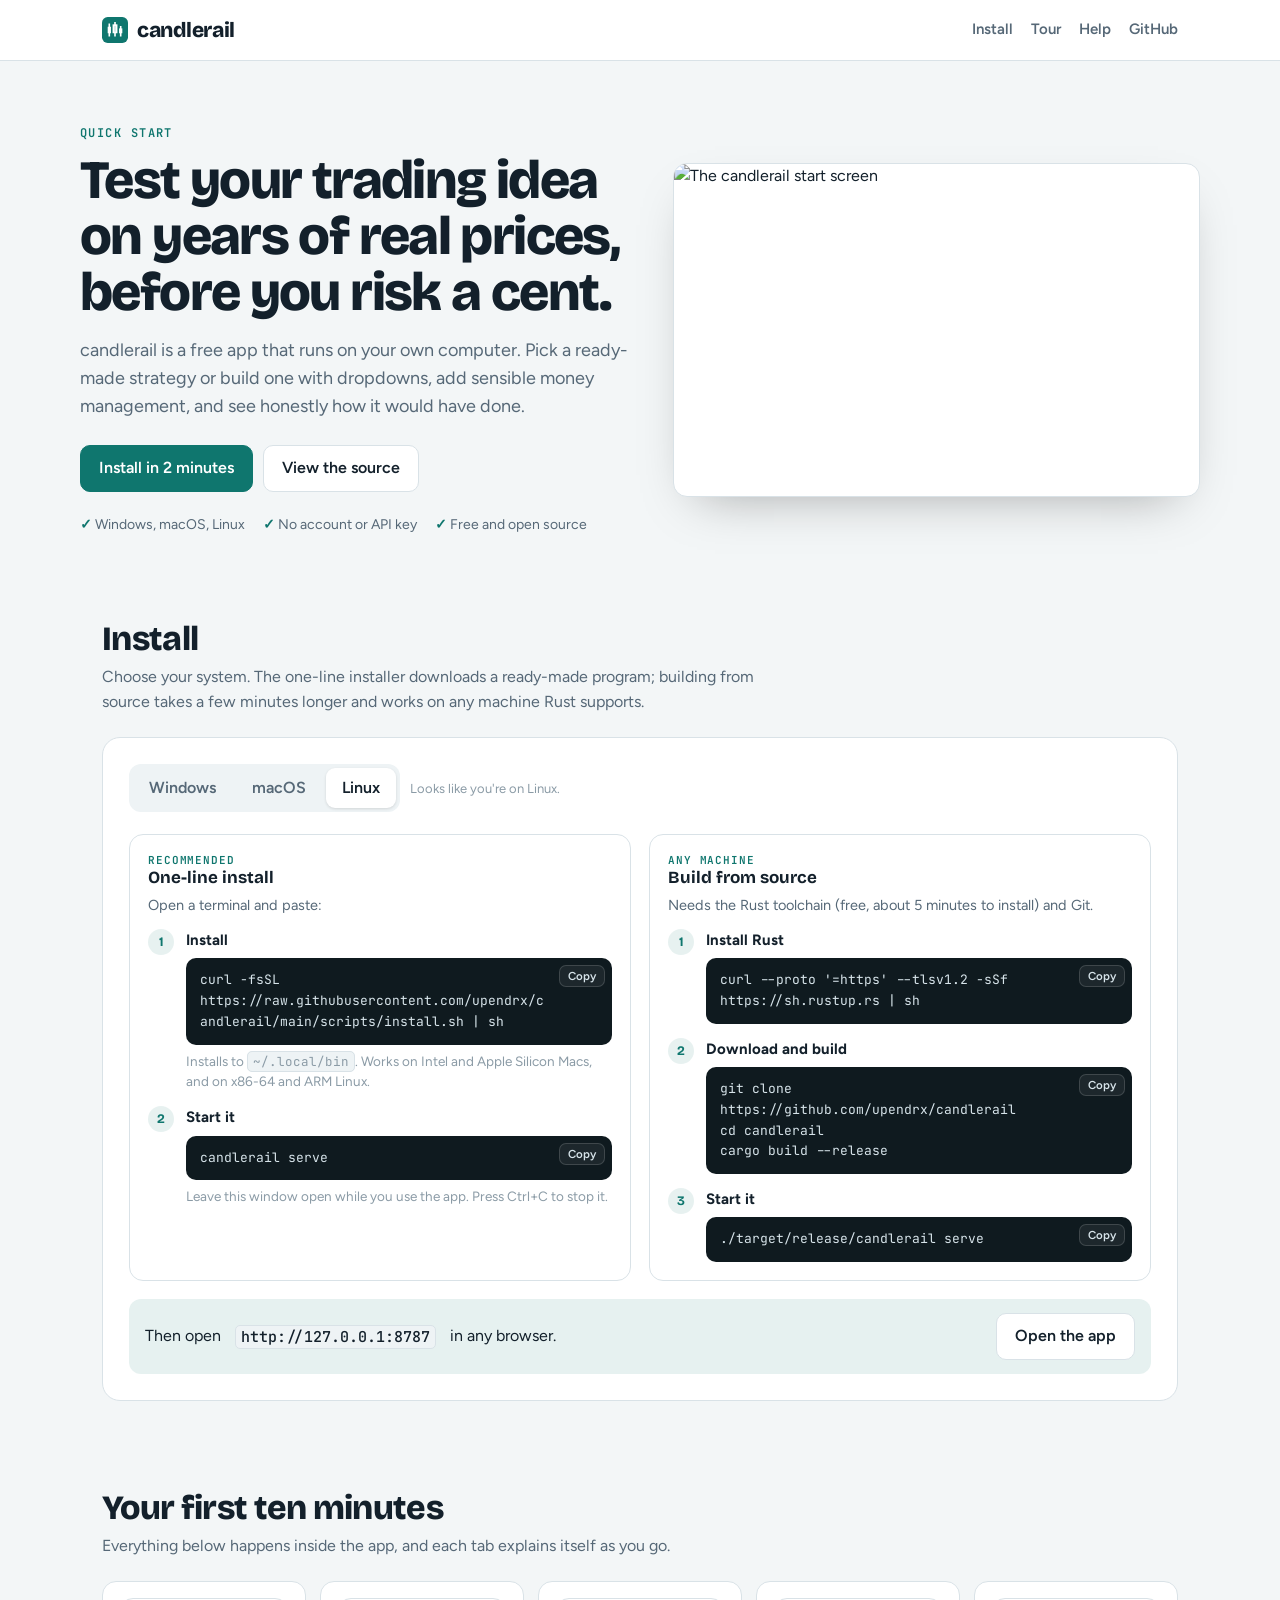
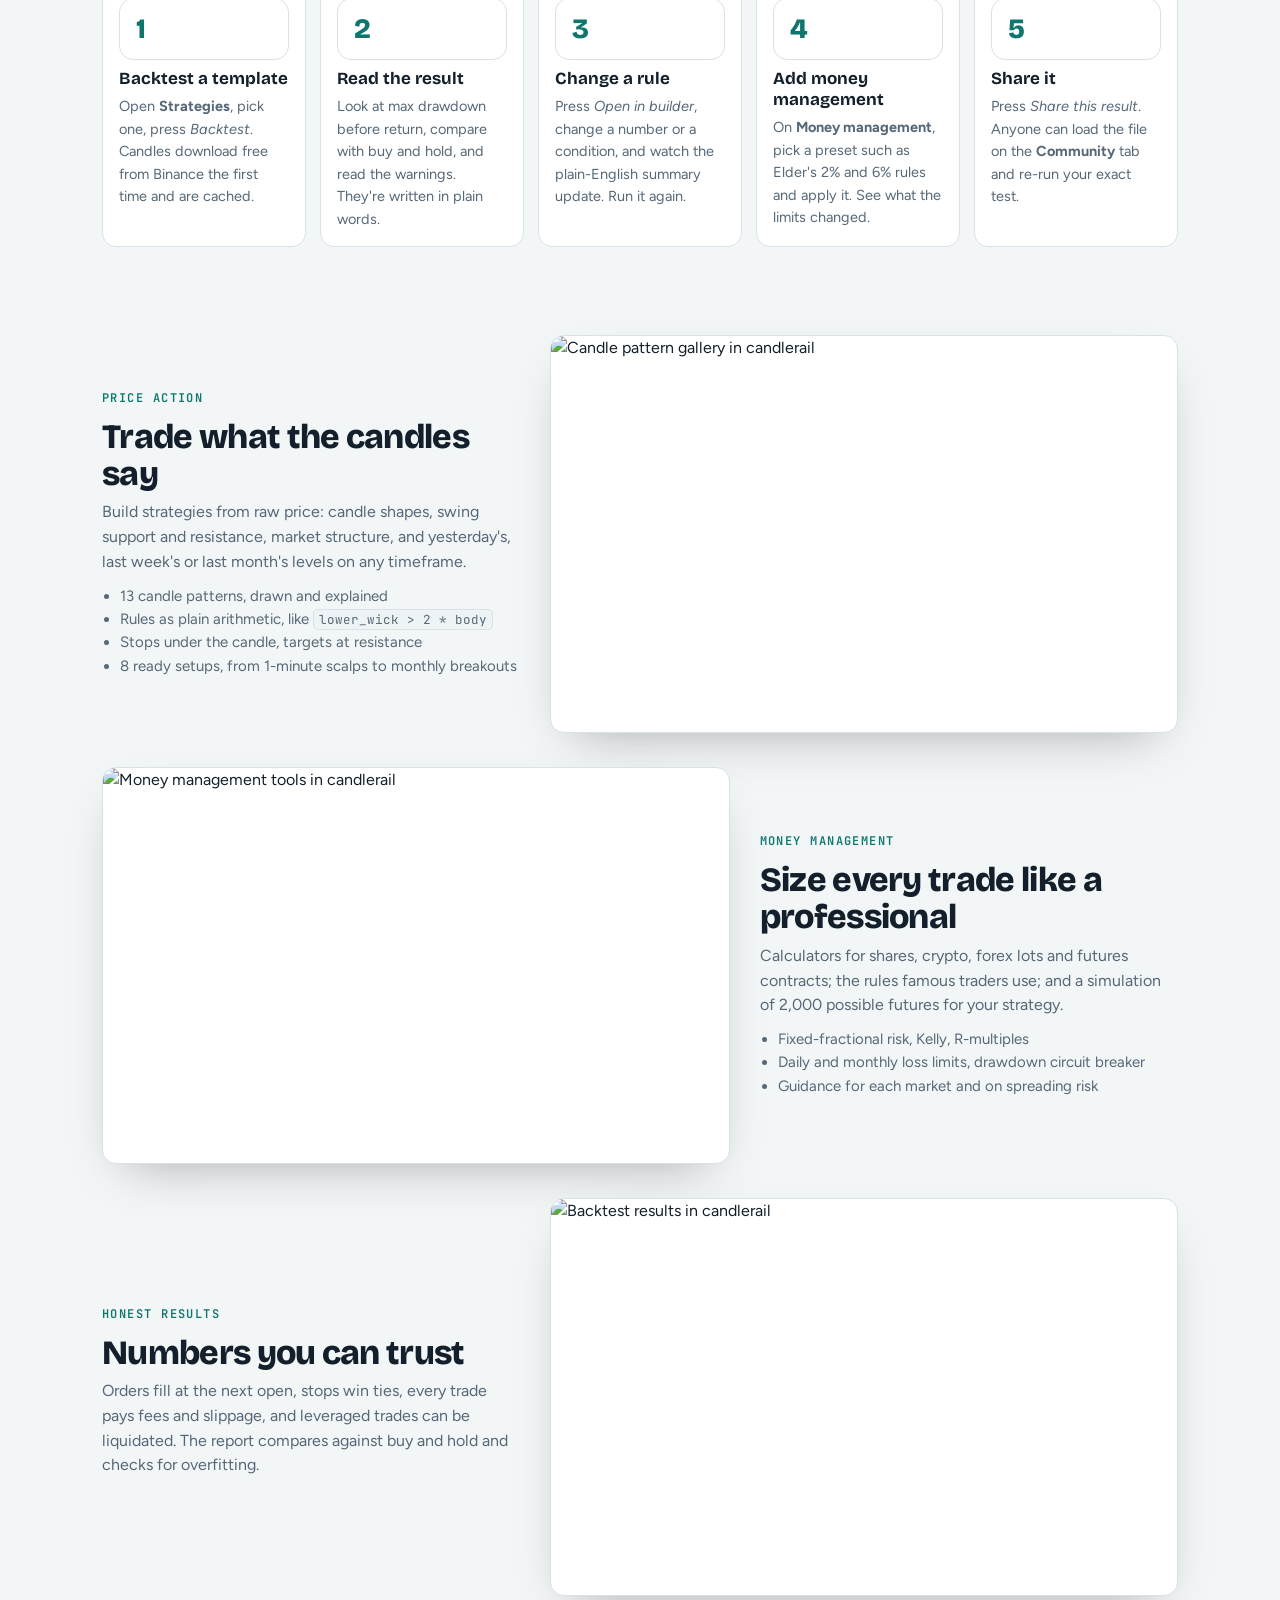
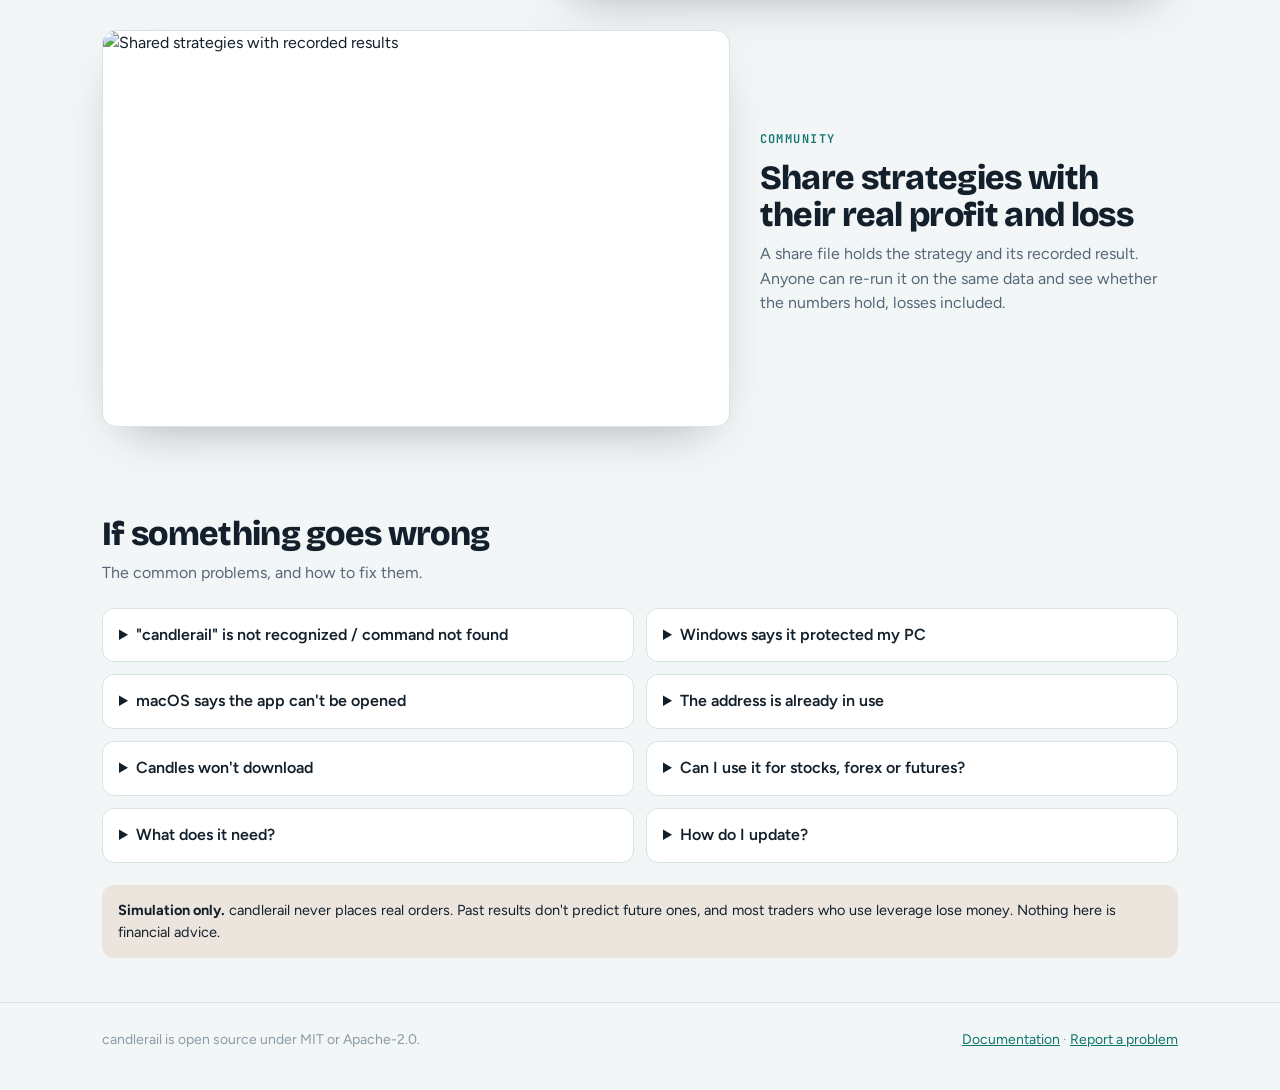
==== site/index.html @ 7b6f335e "Add a quick-start site published to GitHub Pages" ====
<!doctype html>
<html lang="en">
<head>
<meta charset="utf-8">
<meta name="viewport" content="width=device-width, initial-scale=1">
<title>candlerail quick start</title>
<meta name="description" content="Build and backtest trading strategies without code, on your own computer. Install on Windows, macOS or Linux in two minutes.">
<link rel="icon" href="data:image/svg+xml,%3Csvg xmlns='http://www.w3.org/2000/svg' viewBox='0 0 32 32'%3E%3Crect width='32' height='32' rx='7' fill='%230f766e'/%3E%3Cpath d='M9 8v16M9 12h-2v8h4v-8zM16 6v18M14 10h4v9h-4zM23 11v13M21 14h4v6h-4z' stroke='white' stroke-width='2' fill='none'/%3E%3C/svg%3E">
<link rel="preconnect" href="https://fonts.googleapis.com">
<link rel="preconnect" href="https://fonts.gstatic.com" crossorigin>
<link rel="stylesheet" href="https://fonts.googleapis.com/css2?family=Bricolage+Grotesque:opsz,wght@12..96,600..800&family=Figtree:wght@400;500;600&family=JetBrains+Mono:wght@400;500&display=swap">
<style>
:root {
  color-scheme: light;
  --bg: #f3f6f7; --surface: #ffffff; --surface2: #eef3f5; --ink: #13202b; --muted: #566877; --faint: #8b9ba6;
  --line: #d9e2e7; --accent: #0f766e; --accent-ink: #ffffff; --accent-soft: rgba(15,118,110,.10);
  --up: #15803d; --down: #dc2626; --warn-soft: rgba(180,83,9,.10);
  --term: #0f1a1f; --term-ink: #d7e4ea; --term-dim: #7f95a1;
  --display: "Bricolage Grotesque", "Avenir Next", "Segoe UI", sans-serif;
  --body: "Figtree", -apple-system, "Segoe UI", sans-serif;
  --mono: "JetBrains Mono", ui-monospace, Menlo, Consolas, monospace;
}
@media (prefers-color-scheme: dark) {
  :root:not([data-theme="light"]) {
    color-scheme: dark;
    --bg: #0c1316; --surface: #131c21; --surface2: #19252b; --ink: #e5eef2; --muted: #93a6b1; --faint: #6b7f8a;
    --line: #25343c; --accent: #2dd4bf; --accent-ink: #062b27; --accent-soft: rgba(45,212,191,.12);
    --up: #34d399; --down: #f87171; --warn-soft: rgba(251,191,36,.12);
    --term: #081013; --term-ink: #d7e4ea; --term-dim: #6f8591;
  }
}
:root[data-theme="dark"] {
  color-scheme: dark;
  --bg: #0c1316; --surface: #131c21; --surface2: #19252b; --ink: #e5eef2; --muted: #93a6b1; --faint: #6b7f8a;
  --line: #25343c; --accent: #2dd4bf; --accent-ink: #062b27; --accent-soft: rgba(45,212,191,.12);
  --up: #34d399; --down: #f87171; --warn-soft: rgba(251,191,36,.12);
  --term: #081013; --term-ink: #d7e4ea; --term-dim: #6f8591;
}
* { box-sizing: border-box; }
[hidden] { display: none !important; }
html, body { margin: 0; }
body { background: var(--bg); color: var(--ink); font: 16px/1.55 var(--body); }
a { color: var(--accent); }
button { font: inherit; color: inherit; }
:focus-visible { outline: 2px solid var(--accent); outline-offset: 2px; }
.wrap { max-width: 1120px; margin: 0 auto; padding: 0 22px; }
@media (max-width: 700px) { .wrap { padding: 0 16px; } }

header { border-bottom: 1px solid var(--line); background: var(--surface); position: sticky; top: 0; z-index: 5; }
header .wrap { display: flex; align-items: center; gap: 18px; height: 60px; }
.brand { font: 800 21px var(--display); letter-spacing: -.02em; display: flex; align-items: center; gap: 9px; color: var(--ink); text-decoration: none; }
header nav { margin-left: auto; display: flex; gap: 18px; font-weight: 600; font-size: 15px; }
header nav a { color: var(--muted); text-decoration: none; }
header nav a:hover { color: var(--ink); }
@media (max-width: 560px) { header nav a.opt { display: none; } }

.hero { padding: 64px 0 40px; display: grid; grid-template-columns: minmax(0, 1.05fr) minmax(0, 1fr); gap: 40px; align-items: center; }
@media (max-width: 900px) { .hero { grid-template-columns: 1fr; padding: 40px 0 24px; } }
.eyebrow { font: 600 12px var(--mono); text-transform: uppercase; letter-spacing: .12em; color: var(--accent); margin-bottom: 12px; }
h1 { font: 800 clamp(34px, 5vw, 54px)/1.04 var(--display); letter-spacing: -.03em; margin: 0; text-wrap: balance; }
h2 { font: 800 clamp(26px, 3.2vw, 34px)/1.1 var(--display); letter-spacing: -.02em; margin: 0 0 8px; }
h3 { font: 700 17px var(--display); margin: 0 0 6px; }
.lede { color: var(--muted); font-size: 18px; max-width: 58ch; margin: 16px 0 0; }
.cta { display: flex; gap: 10px; flex-wrap: wrap; margin-top: 24px; }
.btn { display: inline-flex; align-items: center; gap: 8px; border: 1px solid var(--line); background: var(--surface); border-radius: 10px; padding: 10px 18px; font-weight: 600; text-decoration: none; color: var(--ink); cursor: pointer; }
.btn:hover { border-color: var(--accent); }
.btn.primary { background: var(--accent); border-color: var(--accent); color: var(--accent-ink); }
.facts { display: flex; gap: 18px; flex-wrap: wrap; margin-top: 22px; color: var(--muted); font-size: 14px; }
.facts span::before { content: "✓ "; color: var(--accent); font-weight: 700; }
.shot { border-radius: 14px; border: 1px solid var(--line); overflow: hidden; background: var(--surface); box-shadow: 0 20px 50px -24px rgba(0,0,0,.35); }
.shot img { display: block; width: 100%; height: auto; }

section { padding: 44px 0; }
.sub { color: var(--muted); max-width: 66ch; margin: 0 0 22px; }

/* install */
.install { background: var(--surface); border: 1px solid var(--line); border-radius: 18px; padding: 26px; }
@media (max-width: 700px) { .install { padding: 18px 14px; } }
.os { display: inline-flex; background: var(--surface2); border-radius: 12px; padding: 4px; gap: 4px; flex-wrap: wrap; }
.os button { border: 0; background: none; padding: 8px 16px; border-radius: 9px; font-weight: 600; cursor: pointer; color: var(--muted); display: inline-flex; align-items: center; gap: 7px; }
.os button[aria-selected="true"] { background: var(--surface); color: var(--ink); box-shadow: 0 1px 3px rgba(0,0,0,.12); }
.detected { font-size: 13px; color: var(--faint); margin-left: 10px; }
.methods { display: grid; grid-template-columns: 1fr 1fr; gap: 18px; margin-top: 22px; }
@media (max-width: 900px) { .methods { grid-template-columns: 1fr; } }
.method { border: 1px solid var(--line); border-radius: 14px; padding: 18px; min-width: 0; }
.method .tag { font: 600 11px var(--mono); text-transform: uppercase; letter-spacing: .08em; color: var(--accent); }
.method p { color: var(--muted); font-size: 14.5px; margin: 0 0 12px; }
ol.steps { list-style: none; counter-reset: s; padding: 0; margin: 0; display: grid; gap: 14px; }
ol.steps > li { counter-increment: s; display: grid; grid-template-columns: 28px minmax(0, 1fr); gap: 10px; }
ol.steps > li::before { content: counter(s); width: 26px; height: 26px; border-radius: 50%; background: var(--accent-soft); color: var(--accent); display: grid; place-items: center; font: 700 13px var(--display); }
ol.steps b { display: block; font-size: 15px; margin-bottom: 6px; }
ol.steps .note { font-size: 13.5px; color: var(--faint); margin: 6px 0 0; }
.term { background: var(--term); color: var(--term-ink); border-radius: 10px; padding: 12px 64px 12px 14px; font: 13px/1.6 var(--mono); position: relative; white-space: pre-wrap; overflow-wrap: anywhere; }
.term .c { color: var(--term-dim); }
.copy { position: absolute; top: 7px; right: 7px; border: 1px solid rgba(255,255,255,.15); background: rgba(255,255,255,.06); color: var(--term-ink); border-radius: 7px; padding: 3px 8px; font: 600 11.5px var(--body); cursor: pointer; }
.copy:hover { background: rgba(255,255,255,.14); }
.open { margin-top: 18px; display: flex; gap: 14px; align-items: center; flex-wrap: wrap; background: var(--accent-soft); border-radius: 12px; padding: 14px 16px; }
.open code { font: 500 15px var(--mono); }

/* first steps */
.first { display: grid; grid-template-columns: repeat(auto-fit, minmax(200px, 1fr)); gap: 14px; }
.first div { background: var(--surface); border: 1px solid var(--line); border-radius: 14px; padding: 16px; }
.first .n { font: 800 28px var(--display); color: var(--accent); line-height: 1; margin-bottom: 8px; }
.first p { margin: 0; color: var(--muted); font-size: 14.5px; }

/* tour */
.tour { display: grid; gap: 34px; }
.tour article { display: grid; grid-template-columns: minmax(0, .8fr) minmax(0, 1.2fr); gap: 30px; align-items: center; }
.tour article:nth-child(even) { grid-template-columns: minmax(0, 1.2fr) minmax(0, .8fr); }
.tour article:nth-child(even) .txt { order: 2; }
@media (max-width: 900px) { .tour article, .tour article:nth-child(even) { grid-template-columns: 1fr; } .tour article:nth-child(even) .txt { order: 0; } }
.tour p { color: var(--muted); margin: 0 0 10px; }
.tour ul { margin: 0; padding-left: 18px; color: var(--muted); font-size: 15px; }

/* help */
.faq { display: grid; grid-template-columns: 1fr 1fr; gap: 12px; }
@media (max-width: 800px) { .faq { grid-template-columns: 1fr; } }
details { background: var(--surface); border: 1px solid var(--line); border-radius: 12px; padding: 14px 16px; }
details summary { cursor: pointer; font-weight: 600; }
details p { color: var(--muted); font-size: 14.5px; margin: 10px 0 0; }
code { font: 12.5px var(--mono); background: var(--surface2); border: 1px solid var(--line); border-radius: 5px; padding: 1px 5px; }
.warn { background: var(--warn-soft); border-radius: 12px; padding: 14px 16px; font-size: 14.5px; }
footer { border-top: 1px solid var(--line); padding: 26px 0 40px; color: var(--faint); font-size: 14px; }
footer .wrap { display: flex; gap: 16px; flex-wrap: wrap; justify-content: space-between; }
</style>
</head>
<body>
<header>
  <div class="wrap">
    <a class="brand" href="#"><svg width="26" height="26" viewBox="0 0 32 32" aria-hidden="true"><rect width="32" height="32" rx="7" fill="var(--accent)"/><path d="M9 8v16M16 6v18M23 11v13" stroke="var(--accent-ink)" stroke-width="2"/><rect x="7" y="12" width="4" height="8" fill="var(--accent-ink)"/><rect x="14" y="10" width="4" height="9" fill="none" stroke="var(--accent-ink)" stroke-width="2"/><rect x="21" y="14" width="4" height="6" fill="var(--accent-ink)"/></svg>candlerail</a>
    <nav>
      <a href="#install">Install</a>
      <a class="opt" href="#tour">Tour</a>
      <a class="opt" href="#help">Help</a>
      <a href="https://github.com/upendrx/candlerail">GitHub</a>
    </nav>
  </div>
</header>

<main>
<div class="wrap hero">
  <div>
    <div class="eyebrow">Quick start</div>
    <h1>Test your trading idea on years of real prices, before you risk a cent.</h1>
    <p class="lede">candlerail is a free app that runs on your own computer. Pick a ready-made strategy or build one with dropdowns, add sensible money management, and see honestly how it would have done.</p>
    <div class="cta"><a class="btn primary" href="#install">Install in 2 minutes</a><a class="btn" href="https://github.com/upendrx/candlerail">View the source</a></div>
    <div class="facts"><span>Windows, macOS, Linux</span><span>No account or API key</span><span>Free and open source</span></div>
  </div>
  <div class="shot"><img src="images/start.png" alt="The candlerail start screen" width="1360" height="860"></div>
</div>

<section id="install">
  <div class="wrap">
    <h2>Install</h2>
    <p class="sub">Choose your system. The one-line installer downloads a ready-made program; building from source takes a few minutes longer and works on any machine Rust supports.</p>
    <div class="install">
      <div class="os" role="tablist" aria-label="Operating system">
        <button role="tab" data-os="windows">Windows</button>
        <button role="tab" data-os="mac">macOS</button>
        <button role="tab" data-os="linux">Linux</button>
      </div><span class="detected" id="detected"></span>

      <div class="methods">
        <div class="method">
          <div class="tag">Recommended</div>
          <h3>One-line install</h3>
          <p data-for="windows">Open <b>PowerShell</b> (press Start, type "PowerShell", press Enter) and paste:</p>
          <p data-for="mac">Open <b>Terminal</b> (press ⌘ Space, type "Terminal", press Enter) and paste:</p>
          <p data-for="linux">Open a terminal and paste:</p>
          <ol class="steps">
            <li><div><b>Install</b>
              <div class="term" data-for="windows">powershell -ExecutionPolicy Bypass -c "irm https://raw.githubusercontent.com/upendrx/candlerail/main/scripts/install.ps1 | iex"</div>
              <div class="term" data-for="mac linux">curl -fsSL https://raw.githubusercontent.com/upendrx/candlerail/main/scripts/install.sh | sh</div>
              <p class="note" data-for="windows">Installs to <code>%LOCALAPPDATA%\candlerail</code> and adds it to your PATH. Nothing needs administrator rights.</p>
              <p class="note" data-for="mac linux">Installs to <code>~/.local/bin</code>. Works on Intel and Apple Silicon Macs, and on x86-64 and ARM Linux.</p>
            </div></li>
            <li><div><b>Start it</b>
              <div class="term">candlerail serve</div>
              <p class="note">Leave this window open while you use the app. Press Ctrl+C to stop it.</p>
            </div></li>
          </ol>
        </div>
        <div class="method">
          <div class="tag">Any machine</div>
          <h3>Build from source</h3>
          <p>Needs the Rust toolchain (free, about 5 minutes to install) and Git.</p>
          <ol class="steps">
            <li><div><b>Install Rust</b>
              <div data-for="windows"><p style="margin:0 0 8px">Download and run <a href="https://win.rustup.rs/x86_64">rustup-init.exe</a>. If it asks, let it install the Visual Studio C++ build tools. Get Git from <a href="https://git-scm.com/download/win">git-scm.com</a>.</p></div>
              <div class="term" data-for="mac linux">curl --proto '=https' --tlsv1.2 -sSf https://sh.rustup.rs | sh</div>
              <p class="note" data-for="mac">macOS asks to install the command-line developer tools the first time; accept.</p>
            </div></li>
            <li><div><b>Download and build</b>
              <div class="term">git clone https://github.com/upendrx/candlerail
cd candlerail
cargo build --release</div>
            </div></li>
            <li><div><b>Start it</b>
              <div class="term" data-for="windows">.\target\release\candlerail.exe serve</div>
              <div class="term" data-for="mac linux">./target/release/candlerail serve</div>
            </div></li>
          </ol>
        </div>
      </div>

      <div class="open"><span>Then open</span><code>http://127.0.0.1:8787</code><span>in any browser.</span><a class="btn" href="http://127.0.0.1:8787" style="margin-left:auto">Open the app</a></div>
    </div>
  </div>
</section>

<section>
  <div class="wrap">
    <h2>Your first ten minutes</h2>
    <p class="sub">Everything below happens inside the app, and each tab explains itself as you go.</p>
    <div class="first">
      <div><div class="n">1</div><h3>Backtest a template</h3><p>Open <b>Strategies</b>, pick one, press <i>Backtest</i>. Candles download free from Binance the first time and are cached.</p></div>
      <div><div class="n">2</div><h3>Read the result</h3><p>Look at max drawdown before return, compare with buy and hold, and read the warnings. They're written in plain words.</p></div>
      <div><div class="n">3</div><h3>Change a rule</h3><p>Press <i>Open in builder</i>, change a number or a condition, and watch the plain-English summary update. Run it again.</p></div>
      <div><div class="n">4</div><h3>Add money management</h3><p>On <b>Money management</b>, pick a preset such as Elder's 2% and 6% rules and apply it. See what the limits changed.</p></div>
      <div><div class="n">5</div><h3>Share it</h3><p>Press <i>Share this result</i>. Anyone can load the file on the <b>Community</b> tab and re-run your exact test.</p></div>
    </div>
  </div>
</section>

<section id="tour">
  <div class="wrap tour">
    <article>
      <div class="txt">
        <div class="eyebrow">Price action</div>
        <h2>Trade what the candles say</h2>
        <p>Build strategies from raw price: candle shapes, swing support and resistance, market structure, and yesterday's, last week's or last month's levels on any timeframe.</p>
        <ul><li>13 candle patterns, drawn and explained</li><li>Rules as plain arithmetic, like <code>lower_wick &gt; 2 * body</code></li><li>Stops under the candle, targets at resistance</li><li>8 ready setups, from 1-minute scalps to monthly breakouts</li></ul>
      </div>
      <div class="shot"><img src="images/pa.png" alt="Candle pattern gallery in candlerail" loading="lazy" width="1360" height="860"></div>
    </article>
    <article>
      <div class="txt">
        <div class="eyebrow">Money management</div>
        <h2>Size every trade like a professional</h2>
        <p>Calculators for shares, crypto, forex lots and futures contracts; the rules famous traders use; and a simulation of 2,000 possible futures for your strategy.</p>
        <ul><li>Fixed-fractional risk, Kelly, R-multiples</li><li>Daily and monthly loss limits, drawdown circuit breaker</li><li>Guidance for each market and on spreading risk</li></ul>
      </div>
      <div class="shot"><img src="images/money.png" alt="Money management tools in candlerail" loading="lazy" width="1360" height="860"></div>
    </article>
    <article>
      <div class="txt">
        <div class="eyebrow">Honest results</div>
        <h2>Numbers you can trust</h2>
        <p>Orders fill at the next open, stops win ties, every trade pays fees and slippage, and leveraged trades can be liquidated. The report compares against buy and hold and checks for overfitting.</p>
      </div>
      <div class="shot"><img src="images/results.png" alt="Backtest results in candlerail" loading="lazy" width="1360" height="860"></div>
    </article>
    <article>
      <div class="txt">
        <div class="eyebrow">Community</div>
        <h2>Share strategies with their real profit and loss</h2>
        <p>A share file holds the strategy and its recorded result. Anyone can re-run it on the same data and see whether the numbers hold, losses included.</p>
      </div>
      <div class="shot"><img src="images/community.png" alt="Shared strategies with recorded results" loading="lazy" width="1360" height="860"></div>
    </article>
  </div>
</section>

<section id="help">
  <div class="wrap">
    <h2>If something goes wrong</h2>
    <p class="sub">The common problems, and how to fix them.</p>
    <div class="faq">
      <details><summary>"candlerail" is not recognized / command not found</summary><p>The install folder isn't on your PATH yet. On Windows, open a new PowerShell window. On macOS or Linux, run the <code>export PATH=...</code> line the installer printed, or start it with the full path: <code>~/.local/bin/candlerail serve</code>.</p></details>
      <details><summary>Windows says it protected my PC</summary><p>SmartScreen warns about new programs that haven't been downloaded by many people yet. Click <i>More info</i>, then <i>Run anyway</i>, or build from source instead.</p></details>
      <details><summary>macOS says the app can't be opened</summary><p>This happens if you downloaded the archive with a browser. Run <code>xattr -d com.apple.quarantine ~/.local/bin/candlerail</code> once, or use the one-line installer, which doesn't trigger it.</p></details>
      <details><summary>The address is already in use</summary><p>Another program is using port 8787. Pick a different one: <code>candlerail serve --listen 127.0.0.1:9000</code>, then open <code>http://127.0.0.1:9000</code>.</p></details>
      <details><summary>Candles won't download</summary><p>Binance's public market-data API is blocked in some countries and networks. Upload a CSV of candles in the builder instead (any market works), or point to another mirror with <code>--binance-api</code>.</p></details>
      <details><summary>Can I use it for stocks, forex or futures?</summary><p>Yes. Export candles as CSV (time, open, high, low, close, volume) from your broker or charting tool and upload the file in the builder. See <a href="https://github.com/upendrx/candlerail/blob/main/docs/getting-started.md">Getting started</a> for the format.</p></details>
      <details><summary>What does it need?</summary><p>Any 64-bit computer from the last ten years, about 10 MB of disk plus room for cached candles, and a browser. No account, no API key, no internet connection beyond downloading candles.</p></details>
      <details><summary>How do I update?</summary><p>Run the install command again. Your cached candles and saved strategy files are kept.</p></details>
    </div>
    <div class="warn" style="margin-top:22px"><b>Simulation only.</b> candlerail never places real orders. Past results don't predict future ones, and most traders who use leverage lose money. Nothing here is financial advice.</div>
  </div>
</section>
</main>

<footer>
  <div class="wrap"><span>candlerail is open source under MIT or Apache-2.0.</span><span><a href="https://github.com/upendrx/candlerail/tree/main/docs">Documentation</a> · <a href="https://github.com/upendrx/candlerail/issues">Report a problem</a></span></div>
</footer>

<script>
"use strict";
const guess = () => {
  const p = (navigator.userAgentData?.platform || navigator.platform || navigator.userAgent).toLowerCase();
  return p.includes("win") ? "windows" : p.includes("mac") ? "mac" : "linux";
};
const NAMES = { windows: "Windows", mac: "macOS", linux: "Linux" };
function pick(os) {
  document.querySelectorAll(".os button").forEach(b => b.setAttribute("aria-selected", b.dataset.os === os));
  document.querySelectorAll("[data-for]").forEach(el => el.hidden = !el.dataset.for.split(" ").includes(os));
}
document.querySelectorAll(".os button").forEach(b => b.onclick = () => pick(b.dataset.os));
const detected = guess();
document.getElementById("detected").textContent = `Looks like you're on ${NAMES[detected]}.`;
pick(detected);
document.querySelectorAll(".term").forEach(t => {
  const b = document.createElement("button");
  b.className = "copy"; b.type = "button"; b.textContent = "Copy";
  b.onclick = async () => {
    try { await navigator.clipboard.writeText(t.firstChild.textContent.trim()); b.textContent = "Copied"; }
    catch (e) { b.textContent = "Select and copy"; }
    setTimeout(() => b.textContent = "Copy", 1600);
  };
  t.appendChild(b);
});
</script>
</body>
</html>
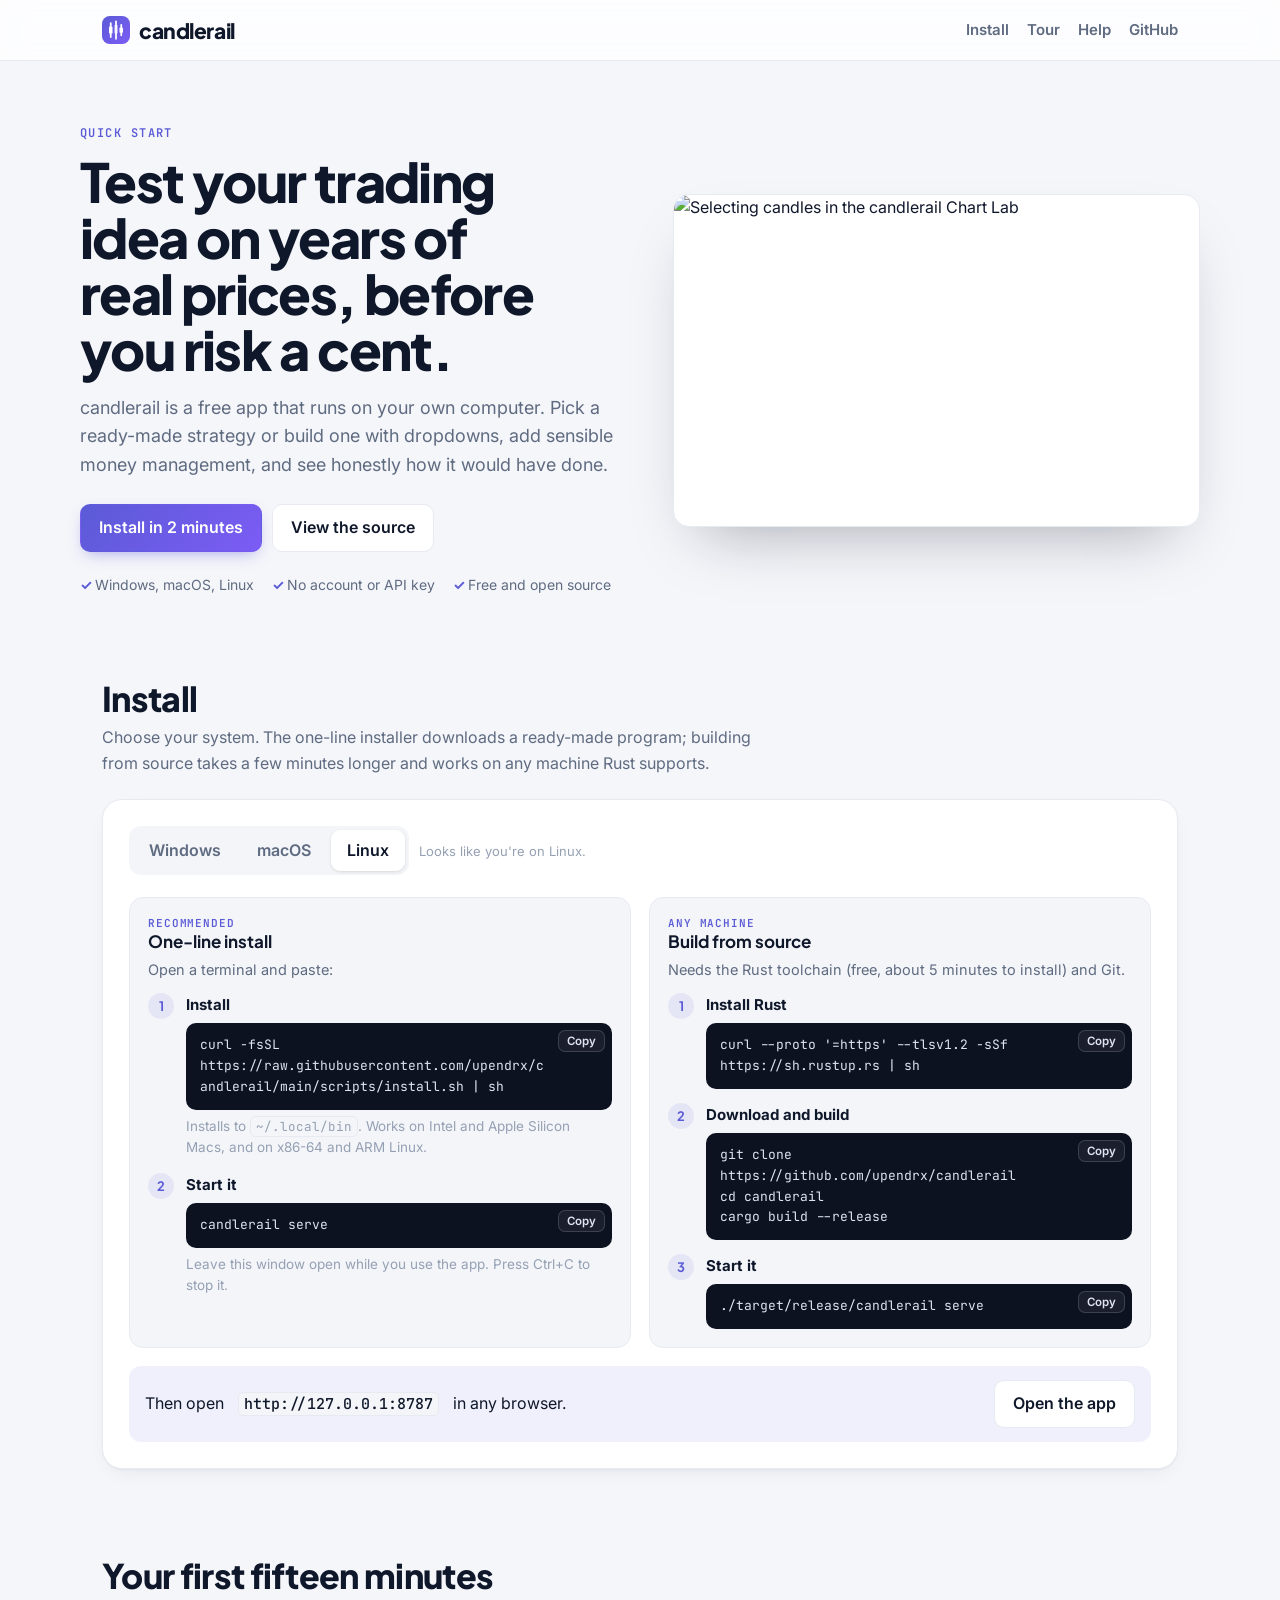
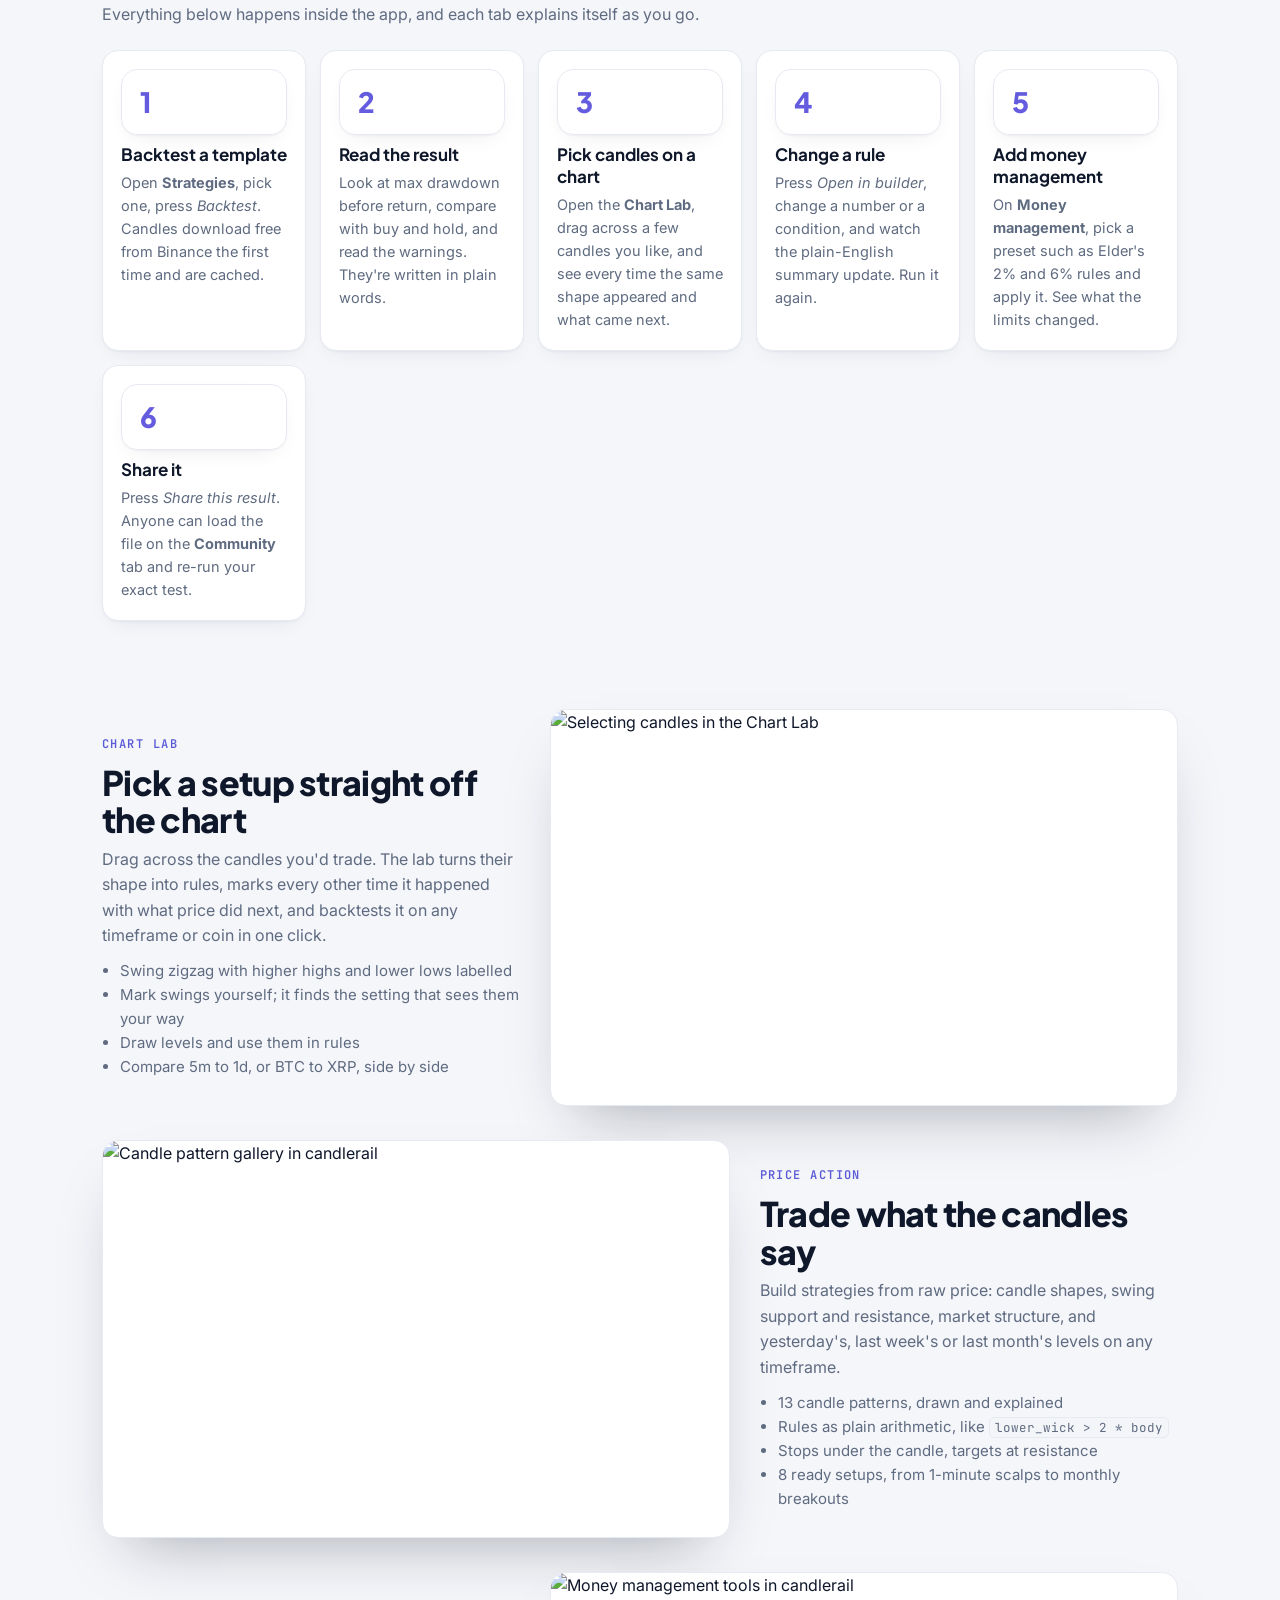
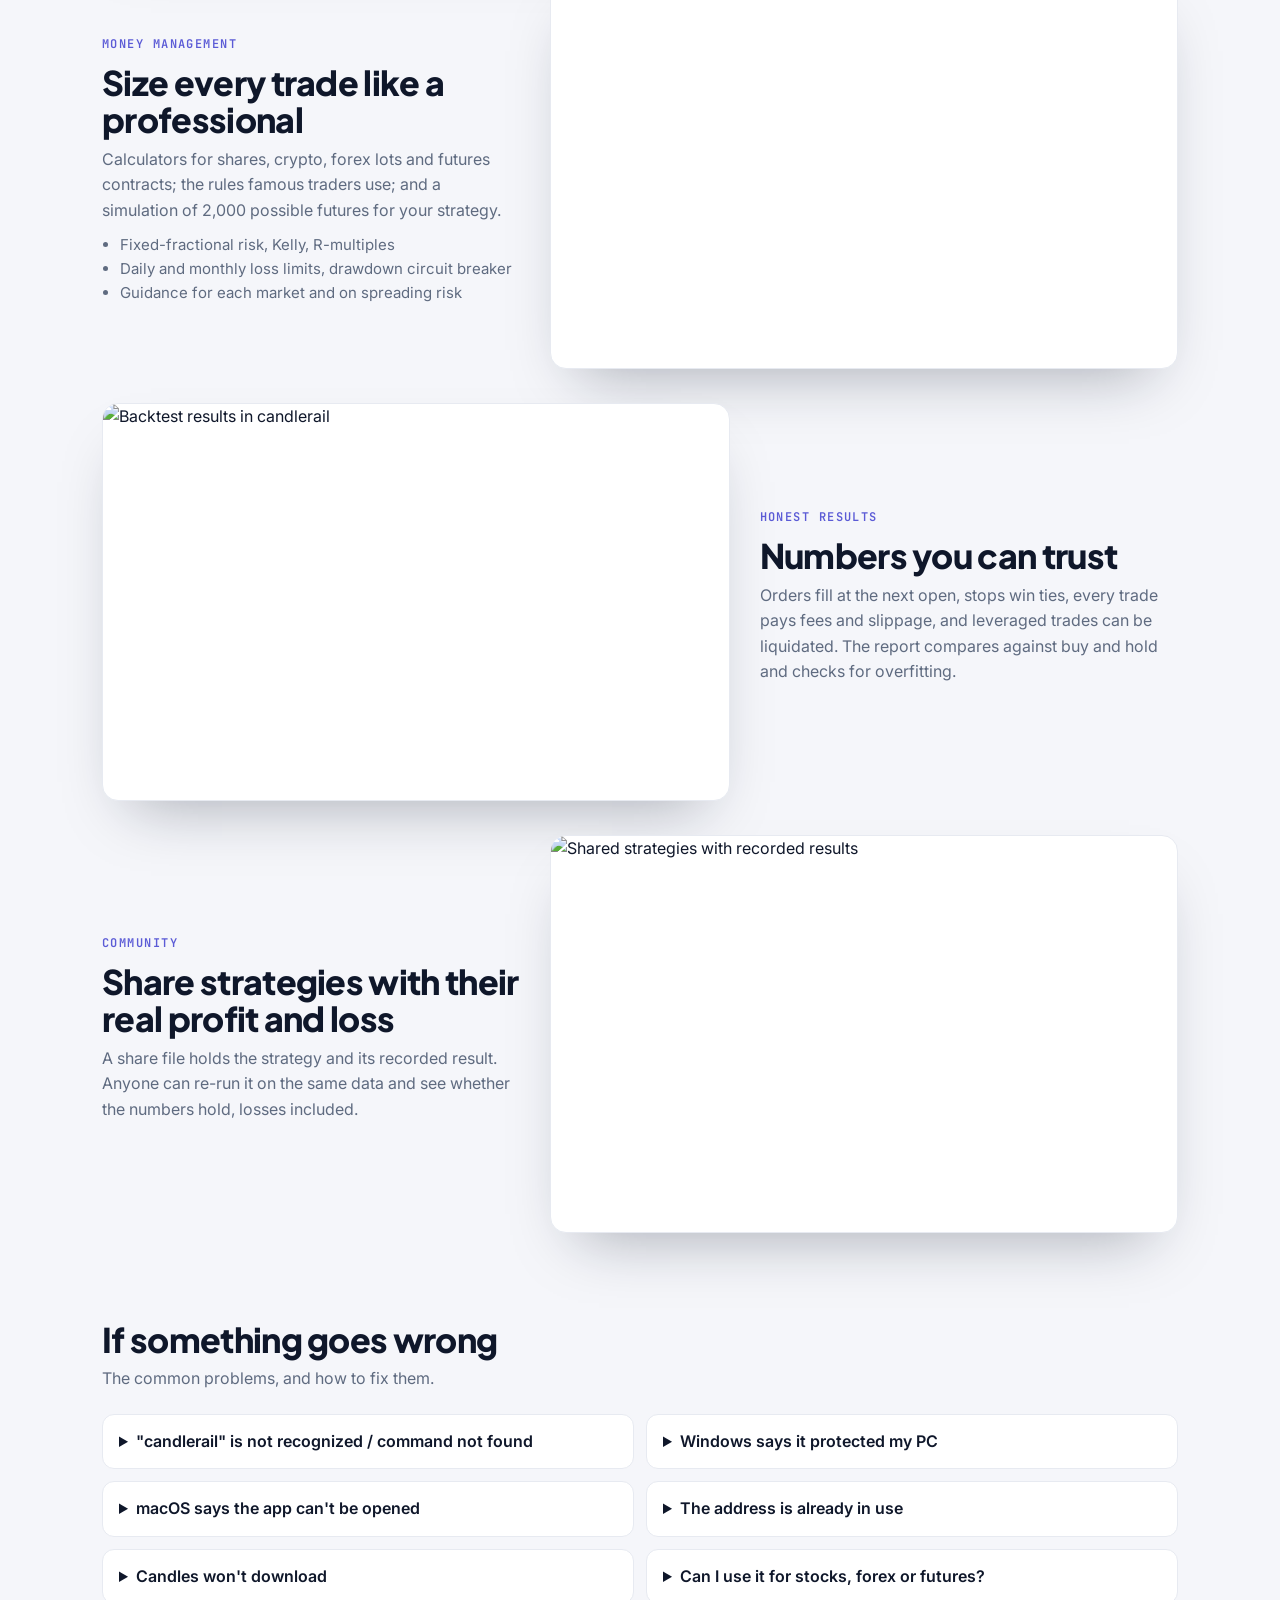
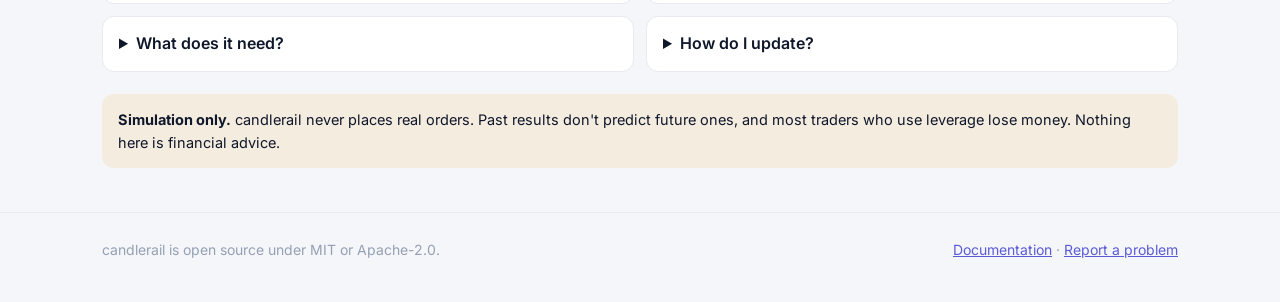
==== commit d2b77f1e: "Restyle the quick-start site and feature the Chart Lab" ====
--- a/site/index.html
+++ b/site/index.html
@@ -5,48 +5,54 @@
 <meta name="viewport" content="width=device-width, initial-scale=1">
 <title>candlerail quick start</title>
 <meta name="description" content="Build and backtest trading strategies without code, on your own computer. Install on Windows, macOS or Linux in two minutes.">
-<link rel="icon" href="data:image/svg+xml,%3Csvg xmlns='http://www.w3.org/2000/svg' viewBox='0 0 32 32'%3E%3Crect width='32' height='32' rx='7' fill='%230f766e'/%3E%3Cpath d='M9 8v16M9 12h-2v8h4v-8zM16 6v18M14 10h4v9h-4zM23 11v13M21 14h4v6h-4z' stroke='white' stroke-width='2' fill='none'/%3E%3C/svg%3E">
+<link rel="icon" href="data:image/svg+xml,%3Csvg xmlns='http://www.w3.org/2000/svg' viewBox='0 0 32 32'%3E%3Crect width='32' height='32' rx='9' fill='%235b5bd6'/%3E%3Cpath d='M10 8v16M16 6v20M22 10v12' stroke='white' stroke-width='2' stroke-linecap='round'/%3E%3C/svg%3E">
 <link rel="preconnect" href="https://fonts.googleapis.com">
 <link rel="preconnect" href="https://fonts.gstatic.com" crossorigin>
-<link rel="stylesheet" href="https://fonts.googleapis.com/css2?family=Bricolage+Grotesque:opsz,wght@12..96,600..800&family=Figtree:wght@400;500;600&family=JetBrains+Mono:wght@400;500&display=swap">
+<link rel="stylesheet" href="https://fonts.googleapis.com/css2?family=Inter:wght@400;500;600;700&family=Plus+Jakarta+Sans:wght@600;700;800&family=JetBrains+Mono:wght@400;500&display=swap">
 <style>
 :root {
   color-scheme: light;
-  --bg: #f3f6f7; --surface: #ffffff; --surface2: #eef3f5; --ink: #13202b; --muted: #566877; --faint: #8b9ba6;
-  --line: #d9e2e7; --accent: #0f766e; --accent-ink: #ffffff; --accent-soft: rgba(15,118,110,.10);
-  --up: #15803d; --down: #dc2626; --warn-soft: rgba(180,83,9,.10);
-  --term: #0f1a1f; --term-ink: #d7e4ea; --term-dim: #7f95a1;
-  --display: "Bricolage Grotesque", "Avenir Next", "Segoe UI", sans-serif;
-  --body: "Figtree", -apple-system, "Segoe UI", sans-serif;
+  --bg: #f5f6fa; --surface: #ffffff; --surface2: #f3f5f9; --ink: #0f172a; --muted: #5f6b80; --faint: #95a0b3;
+  --line: #e7eaf1; --accent: #5b5bd6; --accent-ink: #ffffff; --accent-soft: rgba(91,91,214,.09);
+  --grad: linear-gradient(135deg, #5b5bd6 0%, #7c5cf5 100%);
+  --up: #0f9f6e; --down: #e5484d; --warn-soft: rgba(245,158,11,.11);
+  --term: #0d1220; --term-ink: #dfe4f2; --term-dim: #8089a3;
+  --shadow: 0 1px 2px rgba(15,23,42,.04), 0 8px 24px -12px rgba(15,23,42,.12);
+  --display: "Plus Jakarta Sans", "Inter", system-ui, sans-serif;
+  --body: "Inter", system-ui, -apple-system, "Segoe UI", sans-serif;
   --mono: "JetBrains Mono", ui-monospace, Menlo, Consolas, monospace;
 }
 @media (prefers-color-scheme: dark) {
   :root:not([data-theme="light"]) {
     color-scheme: dark;
-    --bg: #0c1316; --surface: #131c21; --surface2: #19252b; --ink: #e5eef2; --muted: #93a6b1; --faint: #6b7f8a;
-    --line: #25343c; --accent: #2dd4bf; --accent-ink: #062b27; --accent-soft: rgba(45,212,191,.12);
-    --up: #34d399; --down: #f87171; --warn-soft: rgba(251,191,36,.12);
-    --term: #081013; --term-ink: #d7e4ea; --term-dim: #6f8591;
+    --bg: #0a0d16; --surface: #111522; --surface2: #171c2c; --ink: #e9ecf5; --muted: #9098ae; --faint: #646d84;
+    --line: #20263a; --accent: #8b8cf9; --accent-ink: #0b0d18; --accent-soft: rgba(139,140,249,.12);
+    --grad: linear-gradient(135deg, #8b8cf9 0%, #a78bfa 100%);
+    --up: #34d399; --down: #fb7185; --warn-soft: rgba(251,191,36,.10);
+    --term: #070a12; --term-ink: #dfe4f2; --term-dim: #6f7892;
+    --shadow: 0 1px 2px rgba(0,0,0,.25), 0 10px 30px -14px rgba(0,0,0,.6);
   }
 }
 :root[data-theme="dark"] {
   color-scheme: dark;
-  --bg: #0c1316; --surface: #131c21; --surface2: #19252b; --ink: #e5eef2; --muted: #93a6b1; --faint: #6b7f8a;
-  --line: #25343c; --accent: #2dd4bf; --accent-ink: #062b27; --accent-soft: rgba(45,212,191,.12);
-  --up: #34d399; --down: #f87171; --warn-soft: rgba(251,191,36,.12);
-  --term: #081013; --term-ink: #d7e4ea; --term-dim: #6f8591;
+  --bg: #0a0d16; --surface: #111522; --surface2: #171c2c; --ink: #e9ecf5; --muted: #9098ae; --faint: #646d84;
+  --line: #20263a; --accent: #8b8cf9; --accent-ink: #0b0d18; --accent-soft: rgba(139,140,249,.12);
+  --grad: linear-gradient(135deg, #8b8cf9 0%, #a78bfa 100%);
+  --up: #34d399; --down: #fb7185; --warn-soft: rgba(251,191,36,.10);
+  --term: #070a12; --term-ink: #dfe4f2; --term-dim: #6f7892;
+  --shadow: 0 1px 2px rgba(0,0,0,.25), 0 10px 30px -14px rgba(0,0,0,.6);
 }
 * { box-sizing: border-box; }
 [hidden] { display: none !important; }
 html, body { margin: 0; }
-body { background: var(--bg); color: var(--ink); font: 16px/1.55 var(--body); }
+body { background: var(--bg); background-image: radial-gradient(1200px 600px at 85% -10%, var(--accent-soft), transparent 60%); color: var(--ink); font: 16px/1.6 var(--body); -webkit-font-smoothing: antialiased; }
 a { color: var(--accent); }
 button { font: inherit; color: inherit; }
 :focus-visible { outline: 2px solid var(--accent); outline-offset: 2px; }
 .wrap { max-width: 1120px; margin: 0 auto; padding: 0 22px; }
 @media (max-width: 700px) { .wrap { padding: 0 16px; } }
 
-header { border-bottom: 1px solid var(--line); background: var(--surface); position: sticky; top: 0; z-index: 5; }
+header { border-bottom: 1px solid var(--line); background: color-mix(in srgb, var(--surface) 80%, transparent); backdrop-filter: saturate(180%) blur(14px); -webkit-backdrop-filter: saturate(180%) blur(14px); position: sticky; top: 0; z-index: 5; }
 header .wrap { display: flex; align-items: center; gap: 18px; height: 60px; }
 .brand { font: 800 21px var(--display); letter-spacing: -.02em; display: flex; align-items: center; gap: 9px; color: var(--ink); text-decoration: none; }
 header nav { margin-left: auto; display: flex; gap: 18px; font-weight: 600; font-size: 15px; }
@@ -64,17 +70,17 @@
 .cta { display: flex; gap: 10px; flex-wrap: wrap; margin-top: 24px; }
 .btn { display: inline-flex; align-items: center; gap: 8px; border: 1px solid var(--line); background: var(--surface); border-radius: 10px; padding: 10px 18px; font-weight: 600; text-decoration: none; color: var(--ink); cursor: pointer; }
 .btn:hover { border-color: var(--accent); }
-.btn.primary { background: var(--accent); border-color: var(--accent); color: var(--accent-ink); }
+.btn.primary { background: var(--grad); border-color: transparent; color: #fff; box-shadow: 0 6px 16px -6px rgba(91,91,214,.55); }
 .facts { display: flex; gap: 18px; flex-wrap: wrap; margin-top: 22px; color: var(--muted); font-size: 14px; }
 .facts span::before { content: "✓ "; color: var(--accent); font-weight: 700; }
-.shot { border-radius: 14px; border: 1px solid var(--line); overflow: hidden; background: var(--surface); box-shadow: 0 20px 50px -24px rgba(0,0,0,.35); }
+.shot { border-radius: 16px; border: 1px solid var(--line); overflow: hidden; background: var(--surface); box-shadow: 0 30px 60px -28px rgba(15,23,42,.35); }
 .shot img { display: block; width: 100%; height: auto; }
 
 section { padding: 44px 0; }
 .sub { color: var(--muted); max-width: 66ch; margin: 0 0 22px; }
 
 /* install */
-.install { background: var(--surface); border: 1px solid var(--line); border-radius: 18px; padding: 26px; }
+.install { background: var(--surface); border: 1px solid var(--line); border-radius: 20px; padding: 26px; box-shadow: var(--shadow); }
 @media (max-width: 700px) { .install { padding: 18px 14px; } }
 .os { display: inline-flex; background: var(--surface2); border-radius: 12px; padding: 4px; gap: 4px; flex-wrap: wrap; }
 .os button { border: 0; background: none; padding: 8px 16px; border-radius: 9px; font-weight: 600; cursor: pointer; color: var(--muted); display: inline-flex; align-items: center; gap: 7px; }
@@ -82,7 +88,7 @@
 .detected { font-size: 13px; color: var(--faint); margin-left: 10px; }
 .methods { display: grid; grid-template-columns: 1fr 1fr; gap: 18px; margin-top: 22px; }
 @media (max-width: 900px) { .methods { grid-template-columns: 1fr; } }
-.method { border: 1px solid var(--line); border-radius: 14px; padding: 18px; min-width: 0; }
+.method { border: 1px solid var(--line); border-radius: 14px; padding: 18px; min-width: 0; background: var(--surface2); }
 .method .tag { font: 600 11px var(--mono); text-transform: uppercase; letter-spacing: .08em; color: var(--accent); }
 .method p { color: var(--muted); font-size: 14.5px; margin: 0 0 12px; }
 ol.steps { list-style: none; counter-reset: s; padding: 0; margin: 0; display: grid; gap: 14px; }
@@ -99,8 +105,8 @@
 
 /* first steps */
 .first { display: grid; grid-template-columns: repeat(auto-fit, minmax(200px, 1fr)); gap: 14px; }
-.first div { background: var(--surface); border: 1px solid var(--line); border-radius: 14px; padding: 16px; }
-.first .n { font: 800 28px var(--display); color: var(--accent); line-height: 1; margin-bottom: 8px; }
+.first div { background: var(--surface); border: 1px solid var(--line); border-radius: 16px; padding: 18px; box-shadow: var(--shadow); }
+.first .n { font: 800 28px var(--display); background: var(--grad); -webkit-background-clip: text; background-clip: text; color: transparent; line-height: 1; margin-bottom: 8px; }
 .first p { margin: 0; color: var(--muted); font-size: 14.5px; }
 
 /* tour */
@@ -127,7 +133,7 @@
 <body>
 <header>
   <div class="wrap">
-    <a class="brand" href="#"><svg width="26" height="26" viewBox="0 0 32 32" aria-hidden="true"><rect width="32" height="32" rx="7" fill="var(--accent)"/><path d="M9 8v16M16 6v18M23 11v13" stroke="var(--accent-ink)" stroke-width="2"/><rect x="7" y="12" width="4" height="8" fill="var(--accent-ink)"/><rect x="14" y="10" width="4" height="9" fill="none" stroke="var(--accent-ink)" stroke-width="2"/><rect x="21" y="14" width="4" height="6" fill="var(--accent-ink)"/></svg>candlerail</a>
+    <a class="brand" href="#"><svg width="28" height="28" viewBox="0 0 32 32" aria-hidden="true"><defs><linearGradient id="bg1" x1="0" y1="0" x2="1" y2="1"><stop offset="0" stop-color="#5b5bd6"/><stop offset="1" stop-color="#7c5cf5"/></linearGradient></defs><rect width="32" height="32" rx="9" fill="url(#bg1)"/><path d="M10 8v16M16 6v20M22 10v12" stroke="#fff" stroke-width="2" stroke-linecap="round"/><rect x="8" y="12" width="4" height="8" rx="1" fill="#fff"/><rect x="14" y="10" width="4" height="10" rx="1" fill="#fff" fill-opacity=".55"/><rect x="20" y="13" width="4" height="6" rx="1" fill="#fff"/></svg>candlerail</a>
     <nav>
       <a href="#install">Install</a>
       <a class="opt" href="#tour">Tour</a>
@@ -146,7 +152,7 @@
     <div class="cta"><a class="btn primary" href="#install">Install in 2 minutes</a><a class="btn" href="https://github.com/upendrx/candlerail">View the source</a></div>
     <div class="facts"><span>Windows, macOS, Linux</span><span>No account or API key</span><span>Free and open source</span></div>
   </div>
-  <div class="shot"><img src="images/start.png" alt="The candlerail start screen" width="1360" height="860"></div>
+  <div class="shot"><img src="images/lab.png" alt="Selecting candles in the candlerail Chart Lab" width="1360" height="860"></div>
 </div>
 
 <section id="install">
@@ -210,20 +216,30 @@
 
 <section>
   <div class="wrap">
-    <h2>Your first ten minutes</h2>
+    <h2>Your first fifteen minutes</h2>
     <p class="sub">Everything below happens inside the app, and each tab explains itself as you go.</p>
     <div class="first">
       <div><div class="n">1</div><h3>Backtest a template</h3><p>Open <b>Strategies</b>, pick one, press <i>Backtest</i>. Candles download free from Binance the first time and are cached.</p></div>
       <div><div class="n">2</div><h3>Read the result</h3><p>Look at max drawdown before return, compare with buy and hold, and read the warnings. They're written in plain words.</p></div>
-      <div><div class="n">3</div><h3>Change a rule</h3><p>Press <i>Open in builder</i>, change a number or a condition, and watch the plain-English summary update. Run it again.</p></div>
-      <div><div class="n">4</div><h3>Add money management</h3><p>On <b>Money management</b>, pick a preset such as Elder's 2% and 6% rules and apply it. See what the limits changed.</p></div>
-      <div><div class="n">5</div><h3>Share it</h3><p>Press <i>Share this result</i>. Anyone can load the file on the <b>Community</b> tab and re-run your exact test.</p></div>
+      <div><div class="n">3</div><h3>Pick candles on a chart</h3><p>Open the <b>Chart Lab</b>, drag across a few candles you like, and see every time the same shape appeared and what came next.</p></div>
+      <div><div class="n">4</div><h3>Change a rule</h3><p>Press <i>Open in builder</i>, change a number or a condition, and watch the plain-English summary update. Run it again.</p></div>
+      <div><div class="n">5</div><h3>Add money management</h3><p>On <b>Money management</b>, pick a preset such as Elder's 2% and 6% rules and apply it. See what the limits changed.</p></div>
+      <div><div class="n">6</div><h3>Share it</h3><p>Press <i>Share this result</i>. Anyone can load the file on the <b>Community</b> tab and re-run your exact test.</p></div>
     </div>
   </div>
 </section>
 
 <section id="tour">
   <div class="wrap tour">
+    <article>
+      <div class="txt">
+        <div class="eyebrow">Chart Lab</div>
+        <h2>Pick a setup straight off the chart</h2>
+        <p>Drag across the candles you'd trade. The lab turns their shape into rules, marks every other time it happened with what price did next, and backtests it on any timeframe or coin in one click.</p>
+        <ul><li>Swing zigzag with higher highs and lower lows labelled</li><li>Mark swings yourself; it finds the setting that sees them your way</li><li>Draw levels and use them in rules</li><li>Compare 5m to 1d, or BTC to XRP, side by side</li></ul>
+      </div>
+      <div class="shot"><img src="images/lab.png" alt="Selecting candles in the Chart Lab" loading="lazy" width="1360" height="860"></div>
+    </article>
     <article>
       <div class="txt">
         <div class="eyebrow">Price action</div>
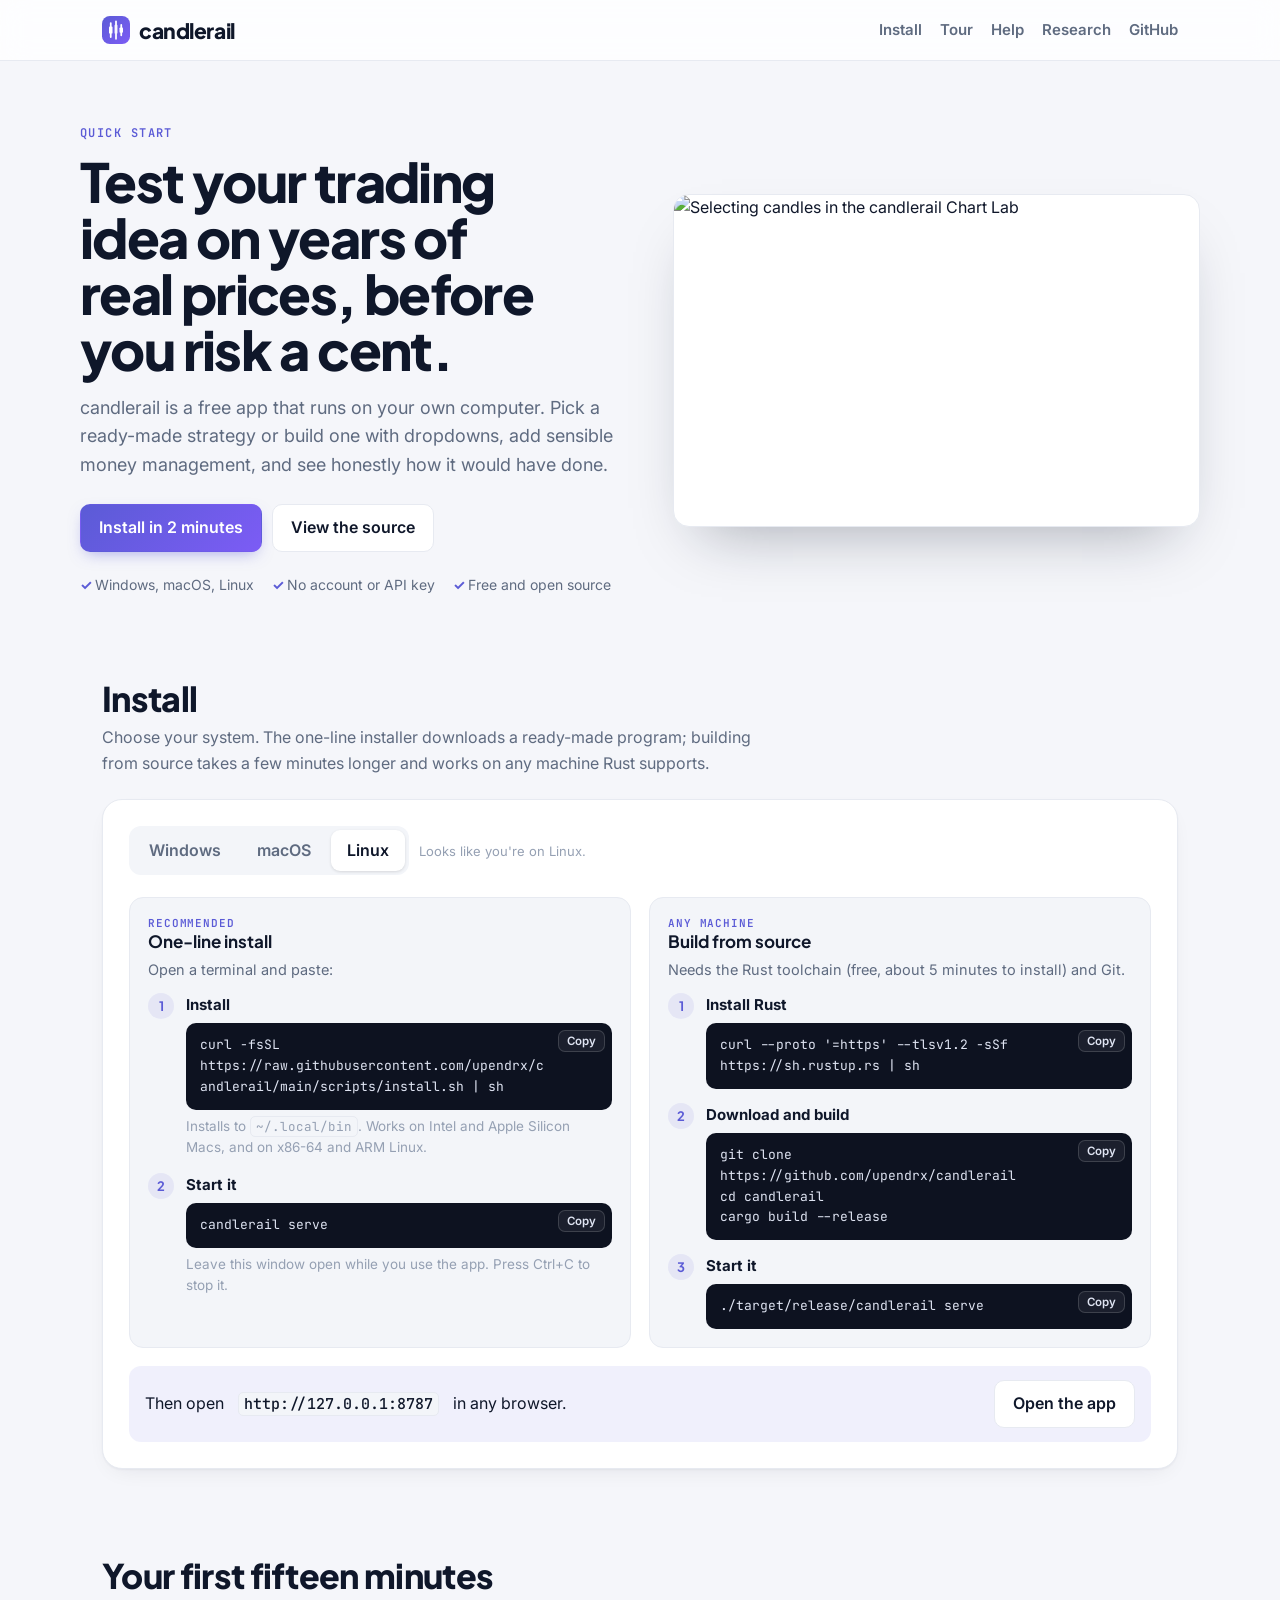
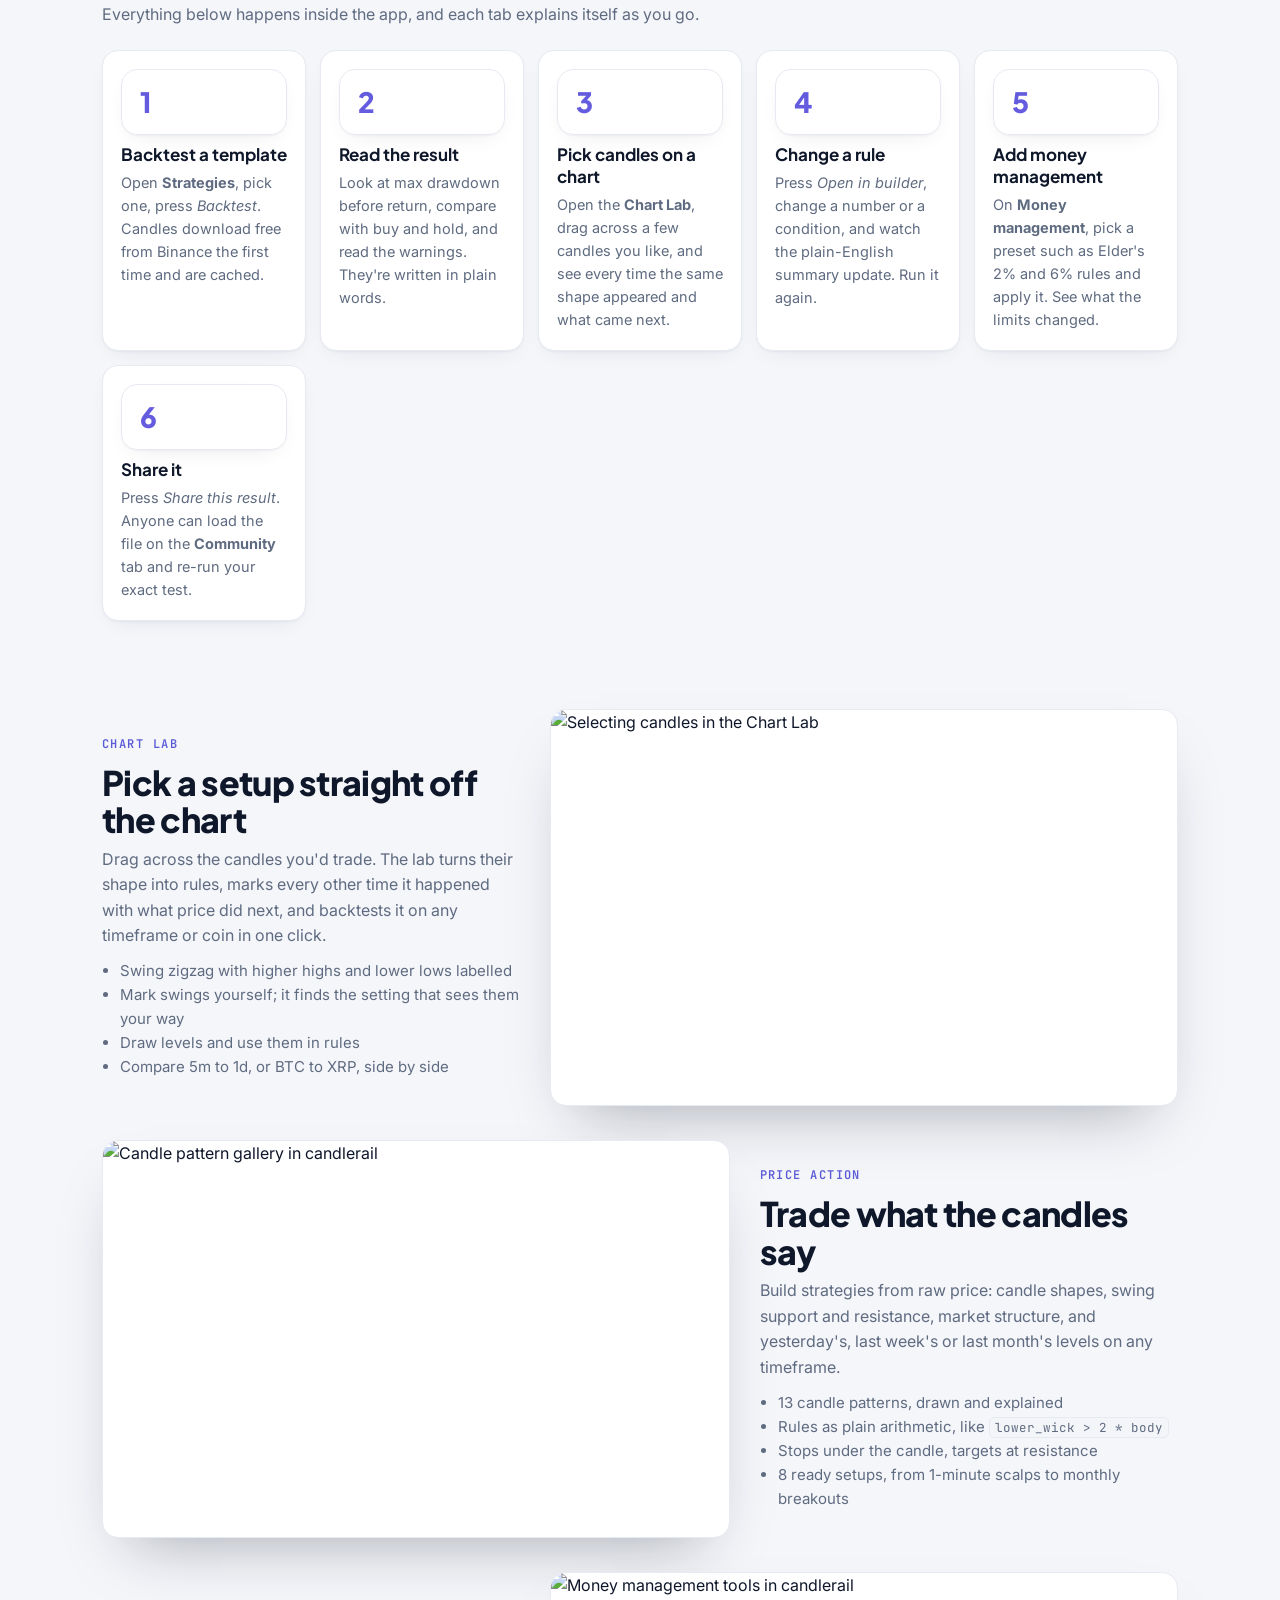
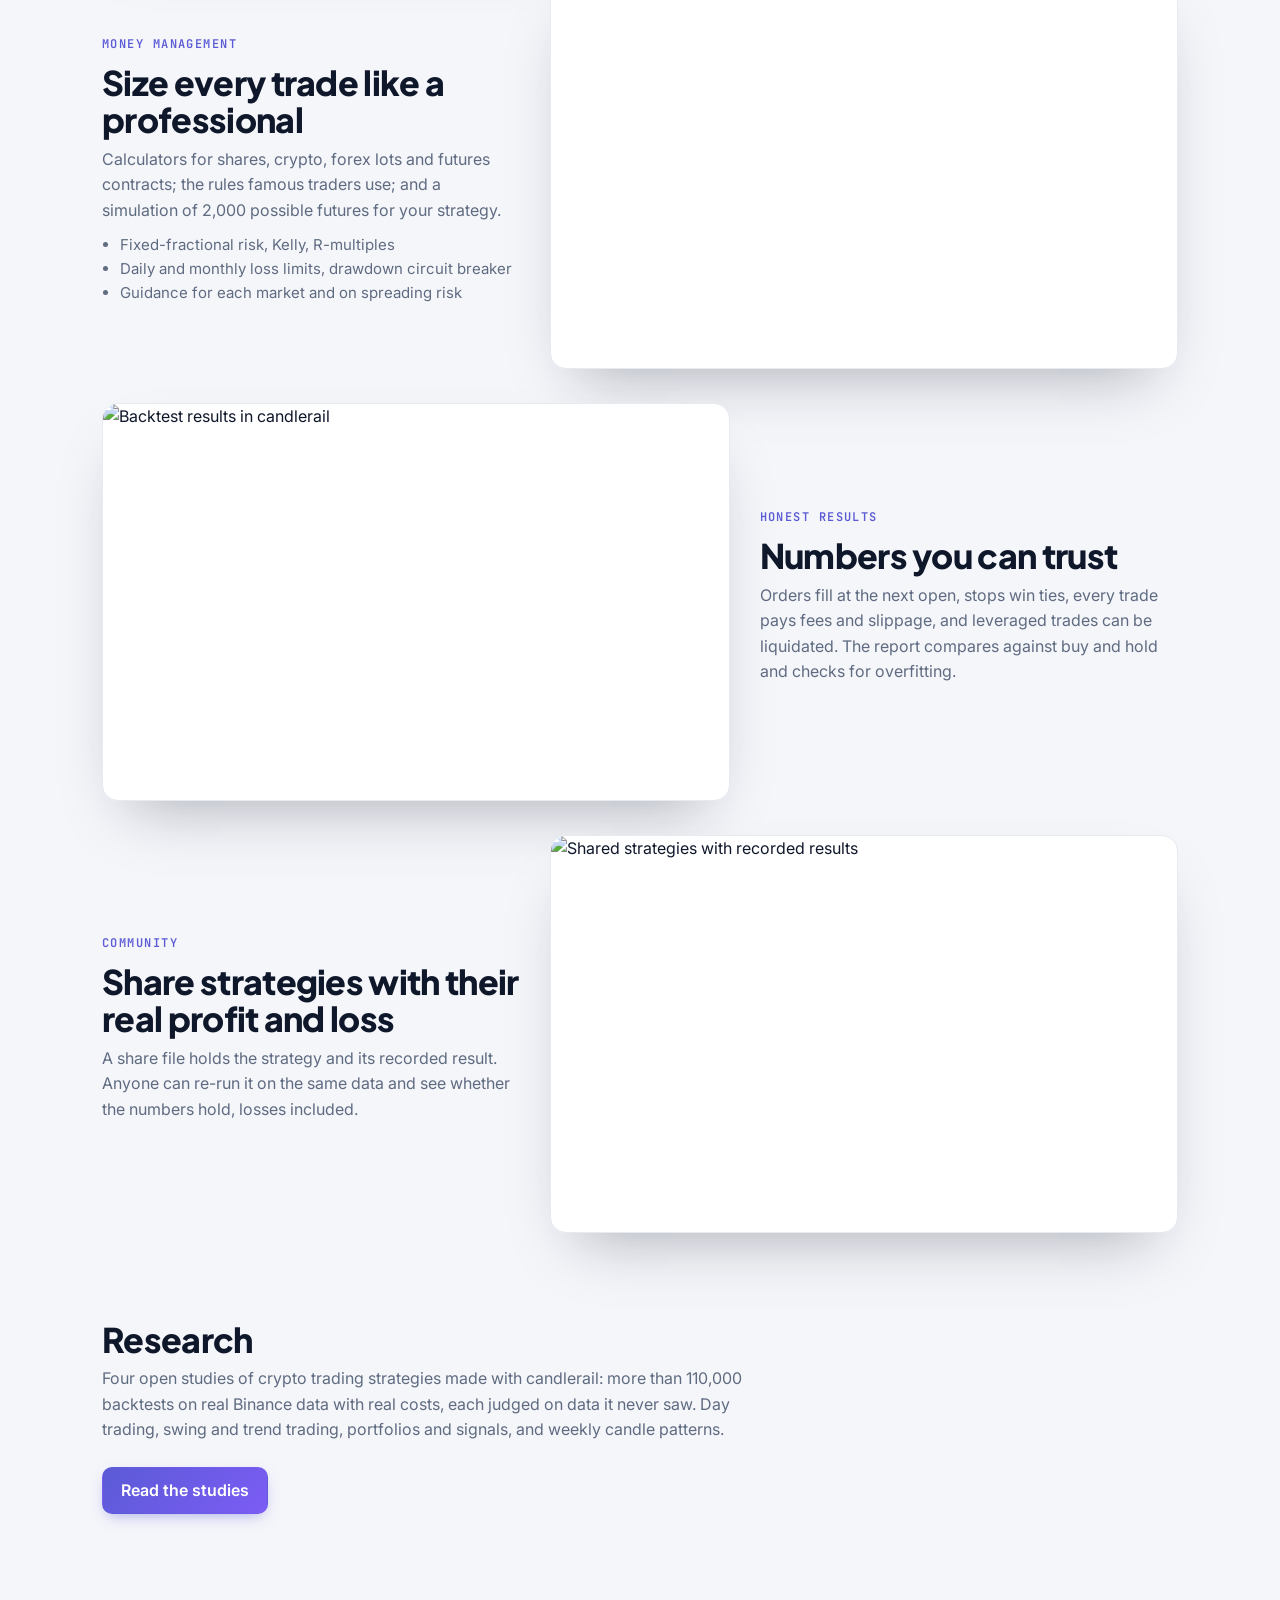
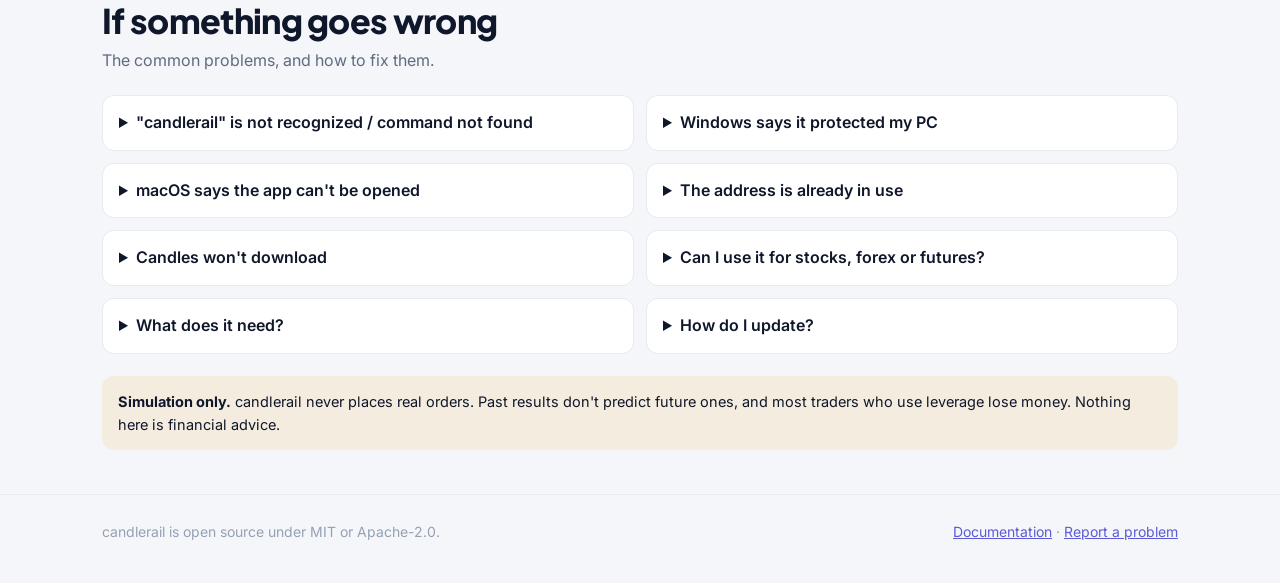
==== commit bed07198: "Deploy the research site with the quick-start page The Pages workflow now copies site/research, the " ====
--- a/site/index.html
+++ b/site/index.html
@@ -138,6 +138,7 @@
       <a href="#install">Install</a>
       <a class="opt" href="#tour">Tour</a>
       <a class="opt" href="#help">Help</a>
+      <a href="research/">Research</a>
       <a href="https://github.com/upendrx/candlerail">GitHub</a>
     </nav>
   </div>
@@ -274,6 +275,14 @@
       </div>
       <div class="shot"><img src="images/community.png" alt="Shared strategies with recorded results" loading="lazy" width="1360" height="860"></div>
     </article>
+  </div>
+</section>
+
+<section id="research">
+  <div class="wrap">
+    <h2>Research</h2>
+    <p class="sub">Four open studies of crypto trading strategies made with candlerail: more than 110,000 backtests on real Binance data with real costs, each judged on data it never saw. Day trading, swing and trend trading, portfolios and signals, and weekly candle patterns.</p>
+    <div class="cta"><a class="btn primary" href="research/">Read the studies</a></div>
   </div>
 </section>
 
